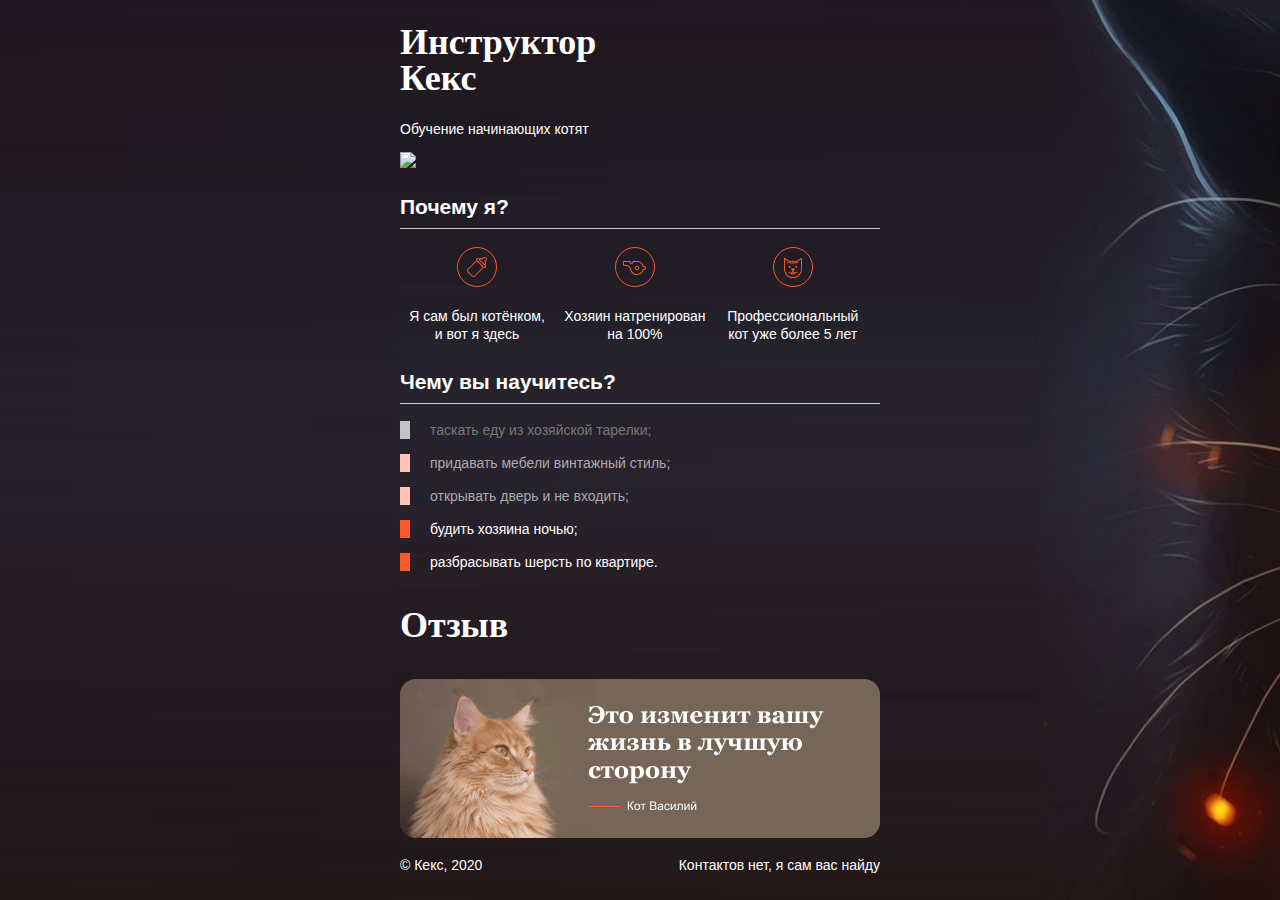
==== source/project/1sait.html @ 8084cc0f "Add files via upload" ====
<!DOCTYPE html>
<html lang="ru">
  <head>
    <meta charset="utf-8">
    <title>Инструктор Кекс</title>
    <link rel="stylesheet" href="style.css">
  </head>
  <body>
    <div class="container">
      <header class="site-header">
        <h1>Инструктор Кекс</h1>
        <p>Обучение начинающих котят</p>
        <img src="images/banner-2.png.">
      </header>

      <section class="features">
        <h2>Почему я?</h2>
        <p class="feature-kitten">Я сам был котёнком, и вот я здесь</p>
        <p class="feature-train">Хозяин натренирован на 100%</p>
        <p class="feature-cat">Профессиональный кот уже более 5 лет</p>
      </section>

      <section class="skills">
        <h2>Чему вы научитесь?</h2>
        <ul class="skills-list">
          <li class="skills-item">таскать еду из хозяйской тарелки;</li>
          <li class="skills-item standart">придавать мебели винтажный стиль;</li>
          <li class="skills-item standart">открывать дверь и не входить;</li>
          <li class="skills-item vip">будить хозяина ночью;</li>
          <li class="skills-item vip">разбрасывать шерсть по квартире.</li>
        </ul>
      </section>
      <section>
      <h3>Отзыв</h3>
      <img src="images\banner-1.png">
      </section>
      <footer class="site-footer">
        <p>© Кекс, 2020</p>
        <p>Контактов нет, я сам вас найду</p>
        
      </footer>
    </div>
  </body>
</html>
---- source/project/style.css ----
body {
  padding: 0;
  font-family: "Arial", sans-serif;
  font-size: 14px;
  line-height: 18px;
  color: #ffffff;
  background: #222222 url("images/1.jpg")no-repeat 0;
}

h1 {
  width: 260px;
  font-family: "Georgia", serif;
  font-size: 36px;
  line-height: 36px;
}

h2 {
  padding-bottom: 12px;
  border-bottom: 1px solid #cccccc;
}
h3 {
  width: 260px;
  font-family: "Georgia", serif;
  font-size: 36px;
  line-height: 36px;  
}
.site-header {
  margin-bottom: 30px;
}

.skills-item {
  margin-bottom: 15px;
  padding-left: 20px;
  border-left: 10px solid #c4c4c4;
  color: #777777;
}

.standart {
  border-color: #ffc5b3;
  color: #aaaaaa;
}

/* Добавьте правило ниже */

.vip {
  border-color: #ff5a26;
  color: #ffffff;
}

.container {
  width: 480px;
  margin: 0 auto;
}

.site-header img {
  display: block;
  margin: 0 auto;
}

.features {
  margin-bottom: 30px;
}

.features p {
  display: inline-block;
  vertical-align: top;
  width: 30%;
  margin: 0 5px;
  text-align: center;
  background-repeat: no-repeat;
  background-position: center top;
}

.feature-kitten {
  padding-top: 60px;
  background-image: url("images/bottle.svg");
}

.feature-cat {
  padding-top: 60px;
  background-image: url("images/cat.svg");
}

.feature-train {
  padding-top: 60px;
  background-image: url("images/whistle.svg");
}

.skills-list {
  padding: 0;
  list-style: none;
}

.site-footer {
  display: flex;
  justify-content: space-between;
  color: #ffffff;
}
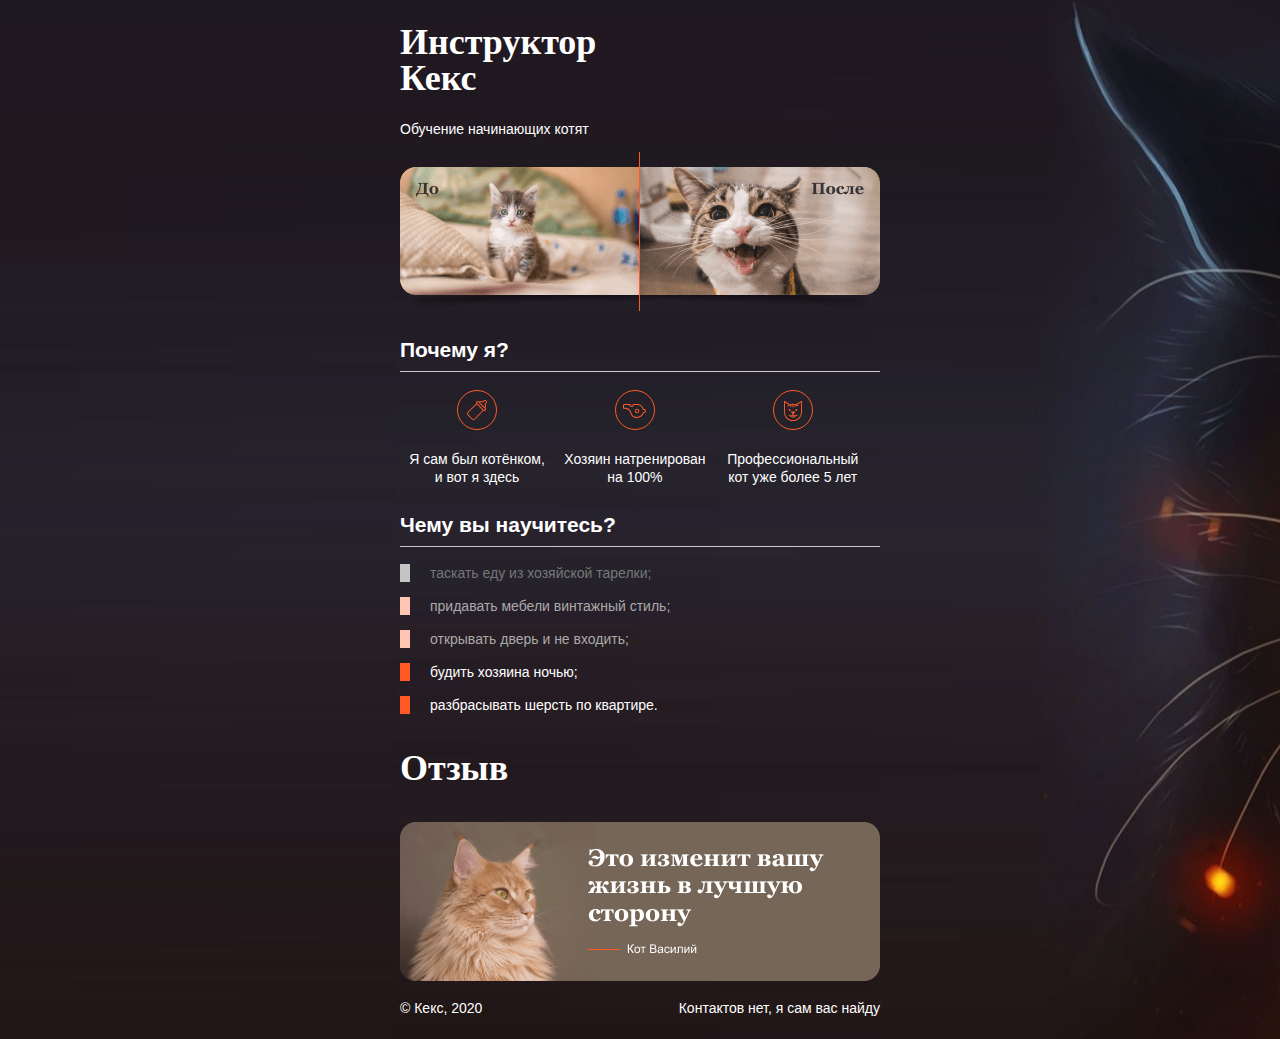
==== commit e8d5c719: "Add files via upload" ====
--- a/source/project/1sait.html
+++ b/source/project/1sait.html
@@ -10,7 +10,7 @@
       <header class="site-header">
         <h1>Инструктор Кекс</h1>
         <p>Обучение начинающих котят</p>
-        <img src="images/banner-2.png.">
+        <img src="images/cat.png">
       </header>
 
       <section class="features">
